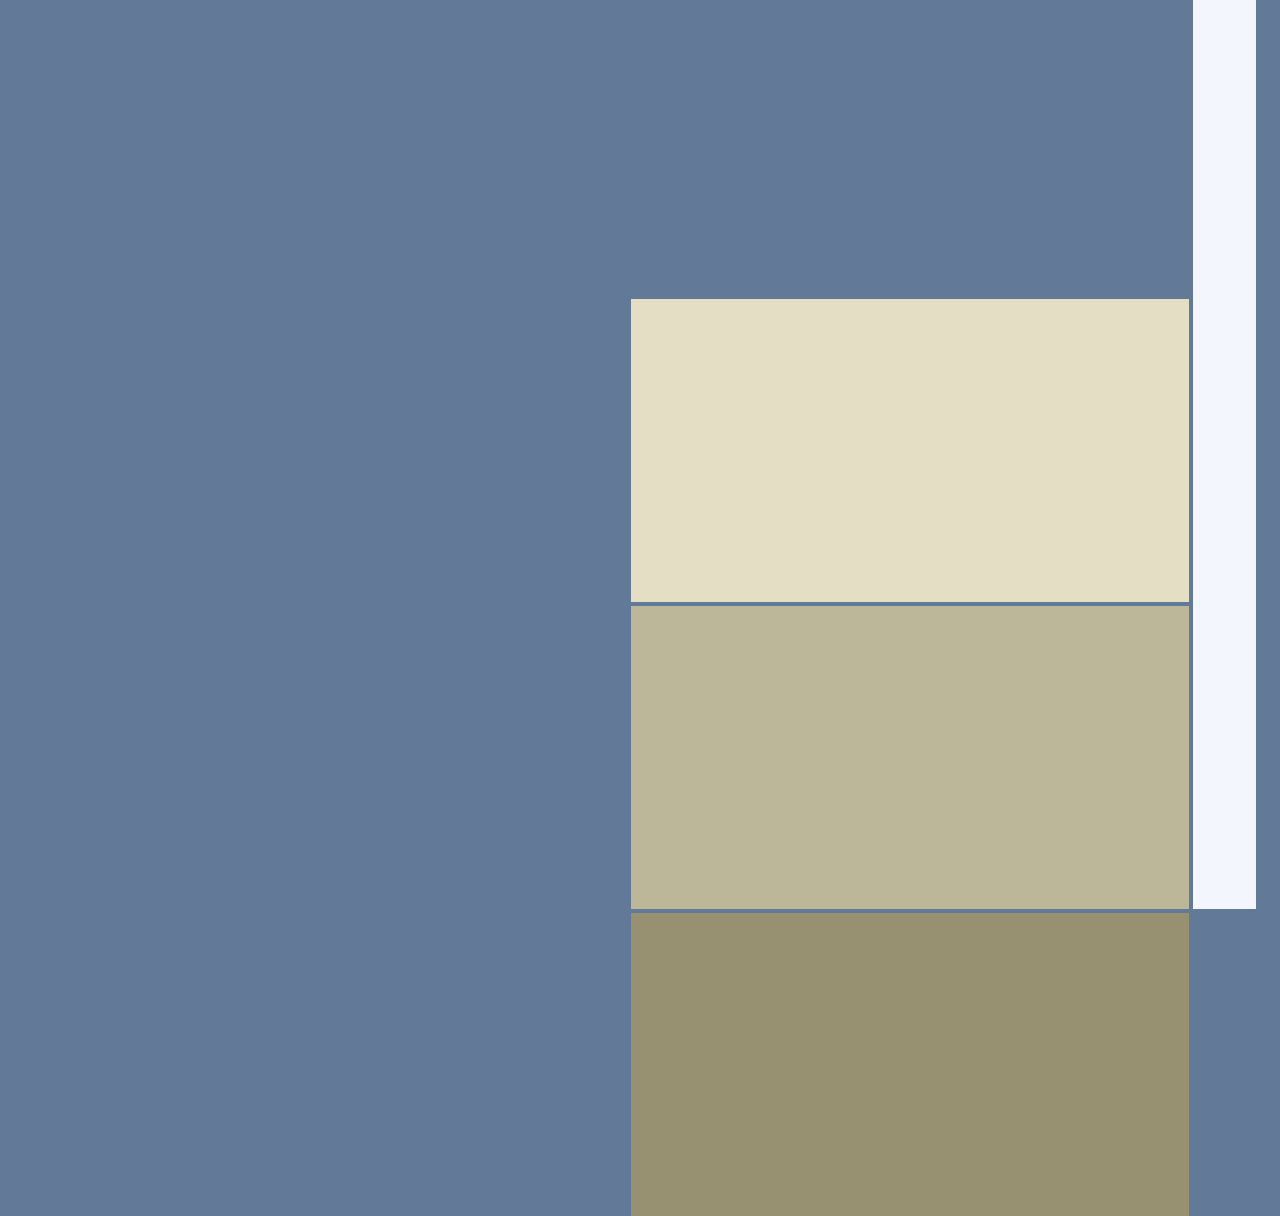
==== about.html @ 44faaa59 "Initial commit" ====
<!DOCTYPE html>
<html>

<head>
  <meta charset="utf-8">
  <meta name="viewport" content="width=device-width">
  <title>About</title>
  <link href="style.css" rel="stylesheet" type="text/css" />
</head>

<body>
  <div class="abtsides">
  </div>
  <div class="abtsides">
    <div class="boxs">
      <div class="topbox"></div>
      <div class="midbox"></div>
      <div class="smlbox"></div>
    </div>
    <div class="rightnavbar">
  </div>
  
  <script src="script.js"></script>
  <script src="https://replit.com/public/js/replit-badge.js" theme="blue" defer></script> 
</body>

</html>
---- style.css ----
html, body {
  height: 100%;
  max-width: 100%;
  margin: 0px;
  background-color: #627997;
}
.header {
  position: fixed;
  width: 100%;
  height: 13.89%;
}
.nav {
  width: 100%;
  height: auto;
  padding: 10px;
  background: #F3F7FD;
  justify-content: space-between;
}

.separators {
  height: 28.47%;
}
.separator1 {
  height: 25%;
  width: 100%;
  background-color: #B7C8E2;
}

.separator2 {
  height: 25%;
  width: 100%;
  background-color: #7393C3;
}
.separator3 {
  height: 25%;
  width: 100%;
  background-color: #627797;
}
.separator4 {
  height: 25%;
  width: 100%;
  background-color: #000000;
  opacity: .15;
}

.nav-menu-image { 
  height: 16px;
  margin-right: 30px;
}
.nav-title { 
  display: inline-block;
  vertical-align: center;
  margin-top: 0;
  margin-bottom: 0;
  color: #334662;
  font-family: "Hind", monospace;
  font-size: 20px;
  font-weight: 600;
}
.nav-options { 
  display: inline-block;
  vertical-align: center;
  margin-bottom: 0;
  font-size: 16px;
  color: #334662;
  font-family: "Hind", monospace;
  text-decoration: none;
}
.main-content {
  height: 88.9%;
}
 .bottom-half {
  height: 100%;
  background-color: #334662;
} */
#log-in {
  padding: 40px;
}
.beach-icon {
  height: 100%;
  margin-left: 15%;
  width: 100%;
  display: inline-block;
}
.separatora {
  height: 8px;
  width: 100%;
  background-color: #F3F7FD;
}

.separatorb {
  height: 8px;
  width: 100%;
  background-color: #B7C8E2;
}
.separatorc {
  height: 8px;
  width: 100%;
  background-color: #627797;
}
.logobig {
  height: 80%;
  width: 35%;
  padding-top: 80px;
  margin-left: 220px;
}
.statspic {
  height: 70%;
  width: 25%;
  margin-left: 5%;
  margin-right: 0;
  padding-top: 80px;
}
.bigtext {
  display: inline-block;
  vertical-align: middle;
  color: #F3F7FD;
  font-family: "Hind", monospace;
  font-size: 50px;
  margin-top: 36%;
  margin-bottom: 0%;
  margin-left: 13.6%;
  text-align: center;
  font-weight: 600;
}
.smalltext {
  display: inline-block;
  vertical-align: middle;
  color: #F3F7FD;
  font-family: "Hind", monospace;
  font-size: 30px;
  padding-top: 2%;
  padding-left: 45px;
  text-align: center;
}
.button {
  height: 100px;
  width: 220px;
  background-color: #F3F7FD;
  border-radius: 10px;
  margin-left: 29.5%;
  margin-top: 20%;
}
.button-text {
  display: inline-block;
  vertical-align: middle;
  color: #334662;
  font-family: "Hind", monospace;
  font-size: 50px;
  padding-top: 9%;
  padding-left: 30%;
  text-align: center;
  font-weight: 600;
  text-decoration: none;
}
.right-side {
  width: 60%;
}
.left-side {
  width: 30%;
}

.box {
  display: inline-block;
  vertical-align: top;
}

.logininfobox {
  width: 46%;
  height: 96%;
  background-color: #334662;
  border-radius: 20px;
  margin: 2%;
  margin-right: 0%;
  display: inline-block;
}
.namebox {
  display: inline-block;
  vertical-align: top;
  width: 39%;
  height: 10%;
  border-radius: 10px;
  margin-left: 4.8%;
  margin-right: 4.8%;
  margin-bottom: 6%;
}
.logintext {
  color: #F3F7FD;
  font-family: "Hind", monospace;
  font-size: 15px;
  font-weight: 600;
  margin-left: 5px;
  margin-bottom: 0px;
}
.nameboxinput {
  height: 50%;
  width: 98.5%;
  background-color: #202A39;
  border-radius: 10px;
  border: none;
  outline: none;
  margin: 0px;
  margin-bottom: 6%;
  color:#8b94a2;
} 
.longbox {
  display: inline-block;
  vertical-align: bottom;
  width: 88.8%;
  height: 10%;
  border-radius: 10px;
  margin-left: 4.8%;
  margin-right: 4.8%;
  margin-bottom: 6%;
}
.longboxinput {
  height: 50%;
  width: 98.5%;
  background-color: #202A39;
  border-radius: 10px;
  border: none;
  outline: none;
  margin: 0px;
  margin-bottom: 6%;
  color: #8b94a2;
} 
#qc {
  resize: vertical;
  min-height: 40px;
  max-height: 200px;
  max-width: 87.468%;
  margin-left: 4.8%;
}
#qcdiv {
  height: auto;
  margin-left: 4.8%;
}
#qctxt {
  margin-left: 4.8%;
}
input:focus
{
color: #F3F7FD;
}
.submit {
  display: inline-block;
  height: 100px;
  width: 250px;
  background-color: #B7C8E2;
  border-radius: 10px;
  margin-left: 10.3%;
  margin-top: 0%;
  vertical-align: top;
}
.continuewith {
  display: inline-block;
  height: 100px;
  margin-left: 1.75%;
  margin-top: -.5%;
  vertical-align: top;
}

#logoctc {
  height: 40%;
  width: 40%;
  margin-left: 6%;
  margin-bottom: 8%;
  display: inline-block;
  vertical-align: bottom;
}
.midbar {
  height: 71.428%;
  width: 100%;
  background-color: #F3F7FD;
}
#servicepage {
  background-color: #334662;
}
.separadores {
  height: 28.572%;
  width: 100%;
}
.seperador4 {
  height: 25%;
  width: 100%;
  background-color: #293551;
}
.seperador3 {
  height: 25%;
  width: 100%;
  background-color: #576d8e;
}
.seperador2 {
  height: 25%;
  width: 100%;
  background-color: #85a0cc;
}
.seperador1 {
  height: 25%;
  width: 100%;
  background-color: #c3d0e5;
}
.navbarservice {
  position: absolute;
  height: 14%;
  width: 100%;
}
.thirdbar {
  display: inline-block;
  text-align: center;
  width: 22%;
  height: 100%;
}
#longer {
  width: 30%;
}
.services {
  color: #334662;
  font-family: "Hind", monospace;
  font-weight: 400;
  text-decoration: none;
  font-size: 24px;
  outline: none;
  border: none;
  margin-top: 15px;
  vertical-align: middle;
  text-align: center;
}
#booking {}
#chatting {}
#search {}

#ourservices {
  font-weight: 400;
  font-size: 40px;
}
.bookingdropdown {
  margin-top: 3%;
  width: 100%;
  height: 900%;
  background-color: #F3F7FD;
  display: none;
  border-style: none solid none solid;
  border-color: #334662;
  border-width: 1px;
}

#booking:hover .bookingdropdown {
  display: block;
}

.chattingdropdown {
  margin-top: 3%;
  width: 100%;
  height: 900%;
  background-color: #F3F7FD;
  display: none;
  border-style: none solid none solid;
  border-color: #334662;
  border-width: 1px;
}

#chatting:hover .chattingdropdown {
  display: block;
}

.searchdropdown {
  margin-top: 3%;
  width: 100%;
  height: 900%;
  background-color: #F3F7FD;
  display: none;
  border-style: none solid none solid;
  border-color: #334662;
  border-width: 1px;
}

.searchp {
  display: none;
  color: #334662;
  margin-top: 40%;
}

#search:hover .searchdropdown {
  display: block;
}
#search:hover .searchp {
  display: block;
}

.vacay {
  width: 100%;
  height: 88%;
  margin: 0px;
  margin-top: 7.5%;
}

.abtsides {
  height: 101%;
  width: 49%;
  margin: 0px;
  display: inline-block;
}

.topbox {
  width: 100%;
  height: 33.33%;
  margin: 0px;
  display: inline-block;
  background-color: #E3DEC4;
}

.midbox {
  width: 100%;
  height: 33.33%;
  margin: 0px;
  display: inline-block;
  background-color: #bdb799;
}

.smlbox {
  width: 100%;
  height: 33.33%;
  margin: 0px;
  background-color: #979172;
}

.rightnavbar {
  height: 100%;
  width: 10%;
  margin: 0px;
  display: inline-block;
  background-color: #F3F7FD;
}

.boxs {
  width: 89%;
  height: 100%;
  margin: 0px;
  display: inline-block;
}
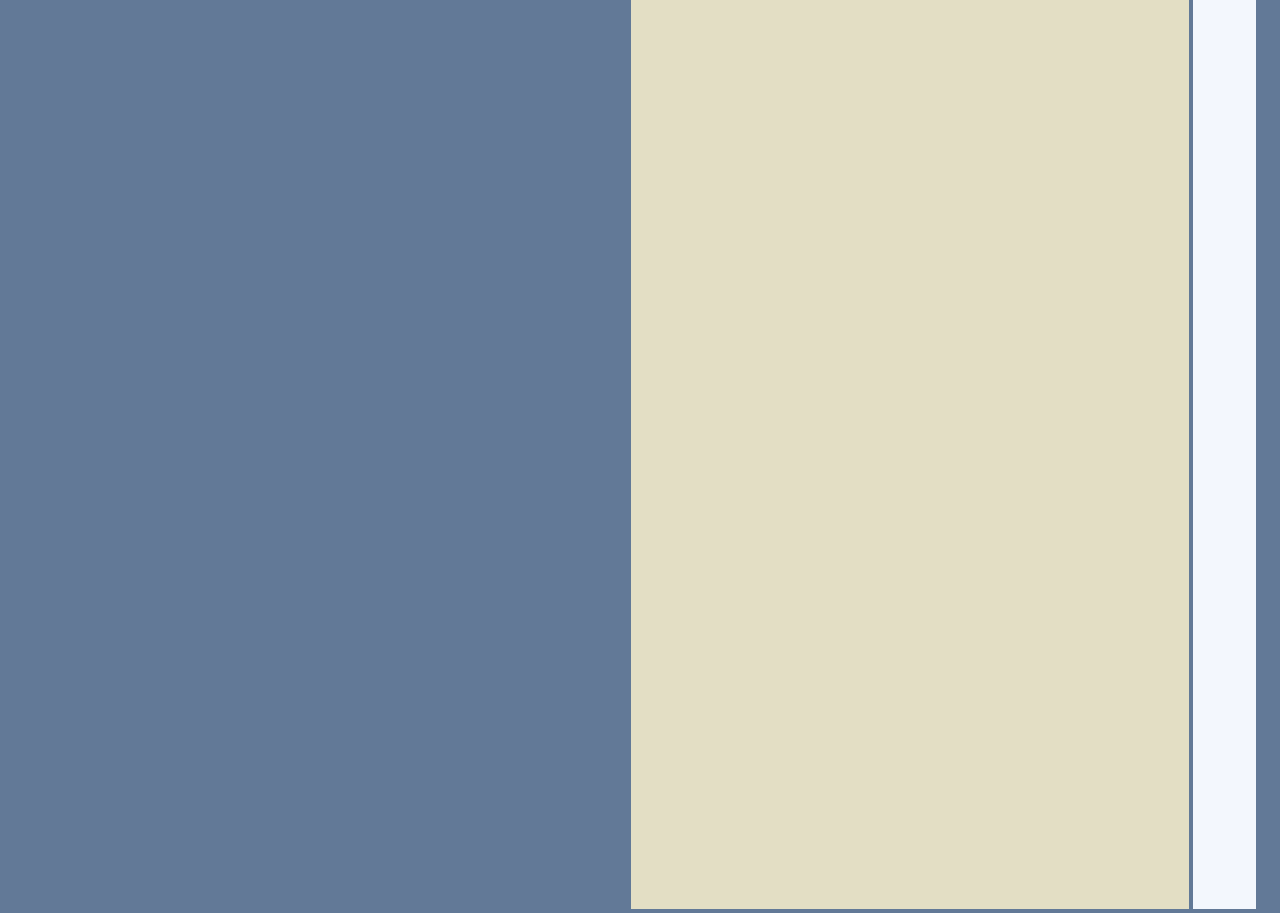
==== commit 4b9d3604: "changed service bg image; fixeed contact logo" ====
--- a/about.html
+++ b/about.html
@@ -14,8 +14,6 @@
   <div class="abtsides">
     <div class="boxs">
       <div class="topbox"></div>
-      <div class="midbox"></div>
-      <div class="smlbox"></div>
     </div>
     <div class="rightnavbar">
   </div>
--- a/style.css
+++ b/style.css
@@ -261,12 +261,13 @@
 }
 
 #logoctc {
-  height: 40%;
+  height: 80%;
   width: 40%;
-  margin-left: 6%;
-  margin-bottom: 8%;
+  margin-left: 80px;
+  margin-bottom: 150px;
   display: inline-block;
   vertical-align: bottom;
+  position: fixed;
 }
 .midbar {
   height: 71.428%;
@@ -404,26 +405,12 @@
 
 .topbox {
   width: 100%;
-  height: 33.33%;
+  height: 100%;
   margin: 0px;
   display: inline-block;
   background-color: #E3DEC4;
 }
 
-.midbox {
-  width: 100%;
-  height: 33.33%;
-  margin: 0px;
-  display: inline-block;
-  background-color: #bdb799;
-}
-
-.smlbox {
-  width: 100%;
-  height: 33.33%;
-  margin: 0px;
-  background-color: #979172;
-}
 
 .rightnavbar {
   height: 100%;
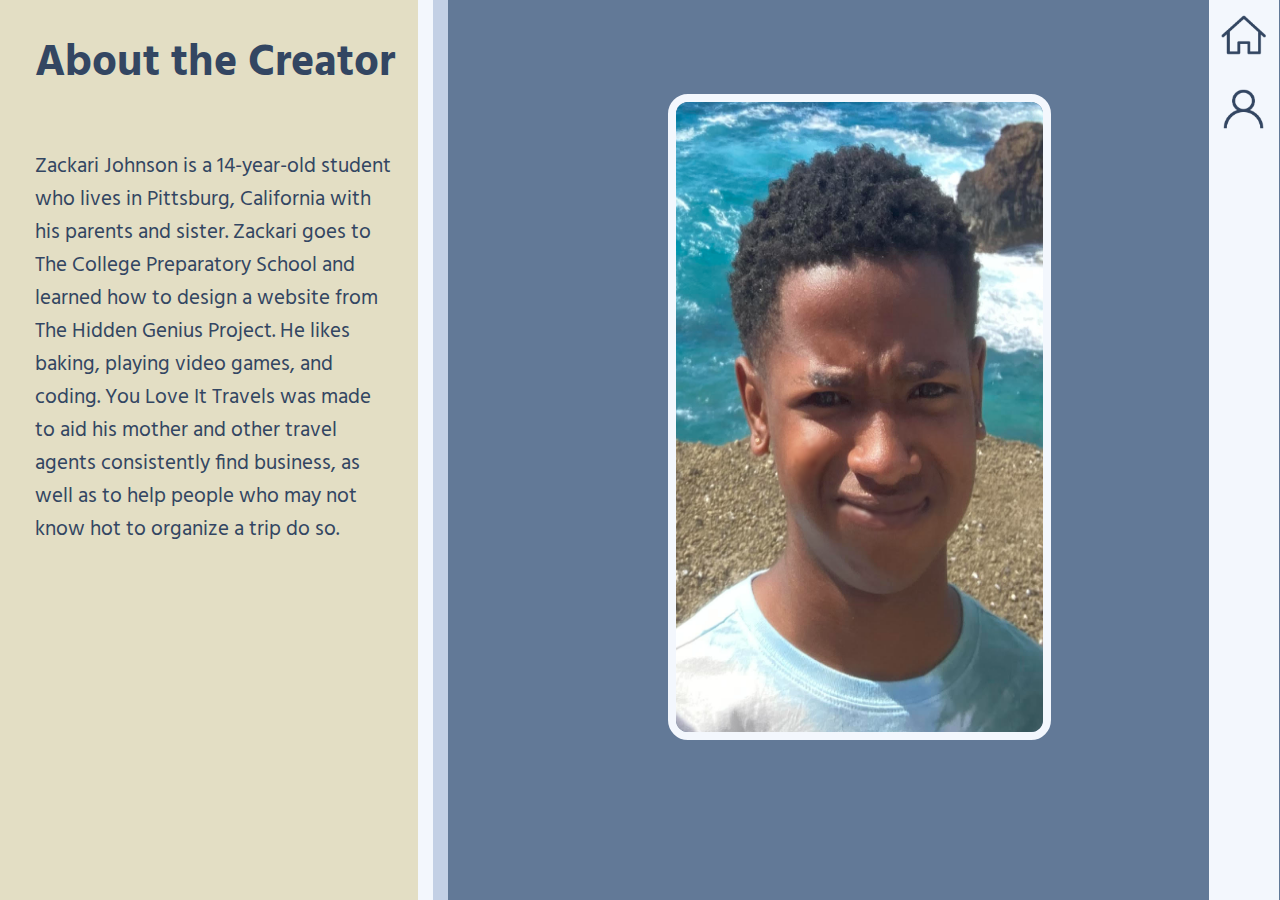
==== commit 3788bd4d: "completed the website to present" ====
--- a/about.html
+++ b/about.html
@@ -4,22 +4,31 @@
 <head>
   <meta charset="utf-8">
   <meta name="viewport" content="width=device-width">
-  <title>About</title>
+  <title>About Us</title>
   <link href="style.css" rel="stylesheet" type="text/css" />
+  <link rel="preconnect" href="https://fonts.googleapis.com">
+  <link rel="preconnect" href="https://fonts.gstatic.com" crossorigin>
+  <link href="https://fonts.googleapis.com/css2?family=Hind:wght@300;600&display=swap" rel="stylesheet">
 </head>
 
 <body>
-  <div class="abtsides">
+  <div class="lefsid">
+    <div class="pbox">
+      <h1
+        style="display: inline-block; font-family: 'hind', monospace; font-weight: 450px; color: #334662; font-size: 44px" >
+        About the Creator</h1>
+      <p style="display: inline-block; font-family: 'hind', monospace; font-weight: 450px; color: #334662; font-size: 21px; width: 97%;">ㅤㅤㅤZackari Johnson is a 14-year-old student who lives in Pittsburg, California with his parents and sister. Zackari goes to The College Preparatory School and learned how to design a website from The Hidden Genius Project. He likes baking, playing video games, and coding. You Love It Travels was made to aid his mother and other travel agents consistently find business, as well as to help people who may not know hot to organize a trip do so. </p>
+    </div>
+    <div class="vsep1"></div>
+    <div class="vsep2"></div>
   </div>
-  <div class="abtsides">
-    <div class="boxs">
-      <div class="topbox"></div>
+  <div class="rigsid">
+    <img style="height: 70%; width: 45%; margin-top: 11.5%; margin-left: 25%; display: inline-block; border-radius: 20px; border-width: 8px; border-color: #F3F7FD; border-style: solid;" src="minhi.png">
+    <div class="vnavbar">
+      <a href="index.html"> <img id="vnavim" class="nav-menu-image" src="hom.png" /></a>
+      <img style="margin-top: 30px;" id="vnavim" class="nav-menu-image" src="acn.png" />
     </div>
-    <div class="rightnavbar">
   </div>
-  
-  <script src="script.js"></script>
-  <script src="https://replit.com/public/js/replit-badge.js" theme="blue" defer></script> 
 </body>
 
-</html>
+</html>--- a/style.css
+++ b/style.css
@@ -78,7 +78,7 @@
 }
 .beach-icon {
   height: 100%;
-  margin-left: 15%;
+  margin-left: 17%;
   width: 100%;
   display: inline-block;
 }
@@ -245,7 +245,7 @@
 .submit {
   display: inline-block;
   height: 100px;
-  width: 250px;
+  width: 225px;
   background-color: #B7C8E2;
   border-radius: 10px;
   margin-left: 10.3%;
@@ -384,10 +384,7 @@
 
 #search:hover .searchdropdown {
   display: block;
-}
-#search:hover .searchp {
-  display: block;
-}
+} 
 
 .vacay {
   width: 100%;
@@ -396,33 +393,50 @@
   margin-top: 7.5%;
 }
 
-.abtsides {
-  height: 101%;
-  width: 49%;
-  margin: 0px;
-  display: inline-block;
-}
-
-.topbox {
-  width: 100%;
-  height: 100%;
-  margin: 0px;
-  display: inline-block;
+.lefsid {
+  height: 100%;
+  width: 35%;
   background-color: #E3DEC4;
-}
-
-
-.rightnavbar {
-  height: 100%;
-  width: 10%;
-  margin: 0px;
-  display: inline-block;
-  background-color: #F3F7FD;
-}
-
-.boxs {
-  width: 89%;
-  height: 100%;
-  margin: 0px;
-  display: inline-block;
-}
+  display: inline-block;
+  vertical-align: middle;
+}
+
+.vsep2 {
+  height: 100%;
+  width: 15px;
+  background-color: #F3F7FD;
+  float: right;
+}
+.vsep1 {
+  height: 100%;
+  width: 15px;
+  background-color: #c3d0e5;
+  float: right
+}
+.rigsid {
+  width: 63.6%;
+  height: 100%;
+  margin-left: 1%;
+  display: inline-block;
+  vertical-align: middle;
+}
+.vnavbar {
+  float: right;
+  width: 70px;
+  height: 100%;
+  background-color: #F3F7FD;
+}
+#vnavim {
+  float: top;
+  height: 40px;
+  width: 45px;
+  margin-left: 12.5px;
+  margin-top: 15px;
+}
+
+.pbox {
+  width: 370px;
+  height: 100%;
+  margin-left: 35px;
+  display: inline-block;
+}